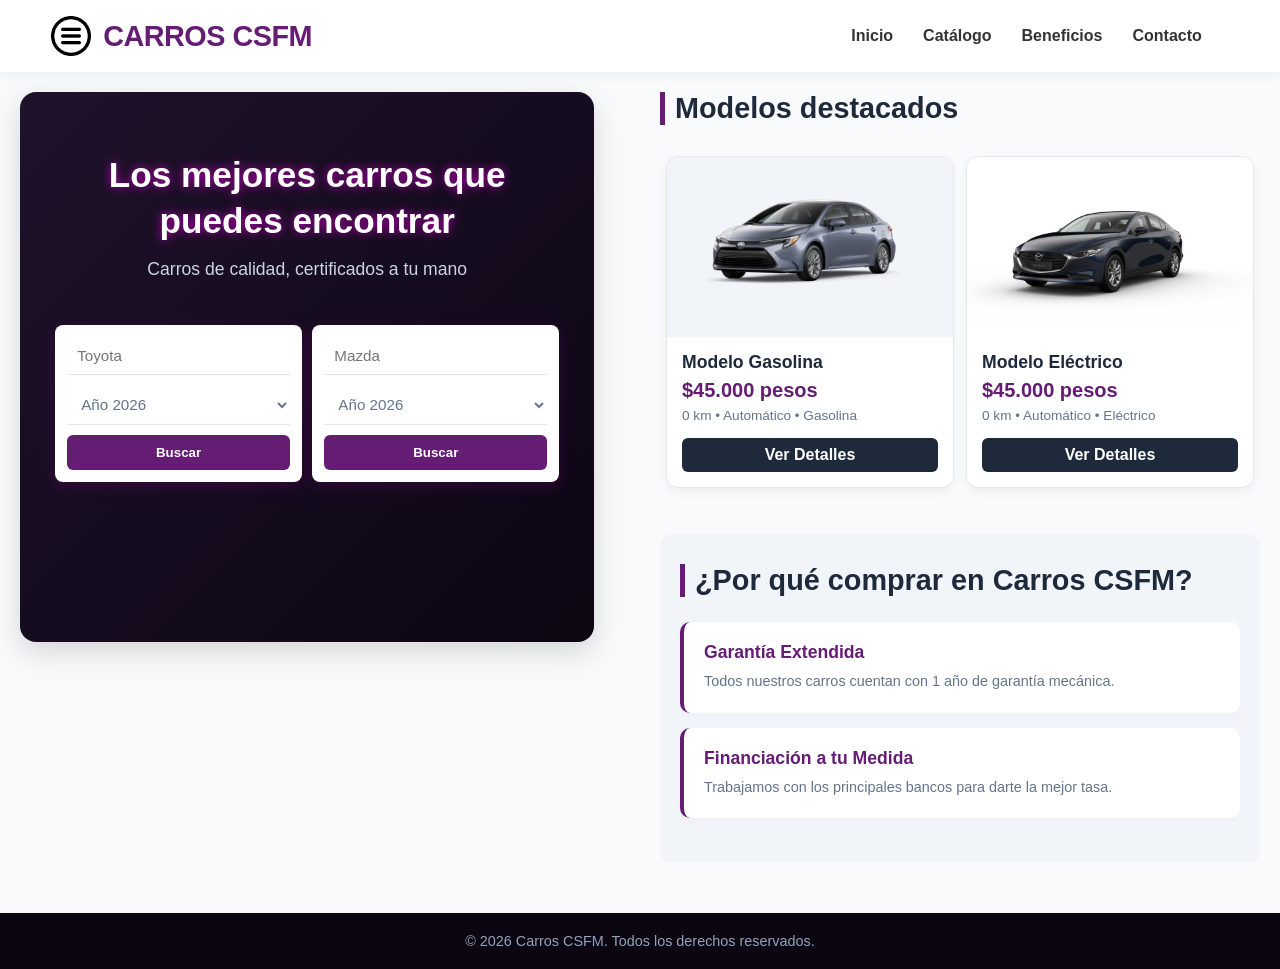
==== cars.html @ ecd7b448 "nombres de paginas corregidos" ====
<!doctype html>
<html lang="es">
  <head>
    <meta charset="UTF-8" />
    <meta name="viewport" content="width=device-width, initial-scale=1.0" />
    <title>CARROS CSFM</title>
    <link rel="stylesheet" href="css/Style.css" />
  </head>
  <body>
    <div class="container">
      <header class="header">
        <div class="logo-area">
          <img src="imagenes/menu-icon.png" alt="menu-pagina" />
          <h1>CARROS CSFM</h1>
        </div>
        <nav class="nav">
          <ul>
            <li><a href="#inicio">Inicio</a></li>
            <li><a href="#catalogo">Catálogo</a></li>
            <li><a href="#beneficios">Beneficios</a></li>
            <li><a href="#contacto">Contacto</a></li>
          </ul>
        </nav>
      </header>

      <div class="main-wrapper clearfix">
        <main class="main" id="inicio">
          <div class="presentacion-content">
            <h2>Los mejores carros que puedes encontrar</h2>
            <p>Carros de calidad, certificados a tu mano</p>

            <div class="search-container clearfix">
              <form action="search-box" class="search-form">
                <input type="text" placeholder="Toyota" />
                <select>
                  <option value="Año 2026">Año 2026</option>
                  <option value="Año 2025">Año 2025</option>
                  <option value="Año 2024">Año 2024</option>
                  <option value="Año 2023">Año 2023</option>
                  <option value="Año 2022">Año 2022</option>
                </select>
                <button type="submit">Buscar</button>
              </form>

              <form action="search-box" class="search-form">
                <input type="text" placeholder="Mazda" />
                <select>
                  <option value="Año 2026">Año 2026</option>
                  <option value="Año 2025">Año 2025</option>
                  <option value="Año 2024">Año 2024</option>
                  <option value="Año 2023">Año 2023</option>
                  <option value="Año 2022">Año 2022</option>
                </select>
                <button type="submit">Buscar</button>
              </form>
            </div>
          </div>
        </main>

        <aside class="sidebar">
          <section id="catalogo" class="catalogo-container">
            <h2 class="section-title">Modelos destacados</h2>

            <div class="car-grid clearfix">
              <article class="car-card">
                <img src="imagenes/carro1.png" alt="Modelo del carro" />
                <div class="car-info">
                  <h3>Modelo Gasolina</h3>
                  <p class="precio">$45.000 pesos</p>
                  <p class="especificaciones">0 km • Automático • Gasolina</p>
                  <a href="carro-gasolina.html" class="btn-details"
                    >Ver Detalles</a
                  >
                </div>
              </article>

              <article class="car-card">
                <img src="imagenes/carro2.png" alt="Modelo del carro" />
                <div class="car-info">
                  <h3>Modelo Eléctrico</h3>
                  <p class="precio">$45.000 pesos</p>
                  <p class="especificaciones">0 km • Automático • Eléctrico</p>
                  <a href="carro-electrico.html" class="btn-details"
                    >Ver Detalles</a
                  >
                </div>
              </article>
            </div>
          </section>

          <section id="beneficios" class="benefic">
            <h2 class="section-title">¿Por qué comprar en Carros CSFM?</h2>
            <div class="benefits-grid">
              <div class="benefit-item">
                <h3>Garantía Extendida</h3>
                <p>
                  Todos nuestros carros cuentan con 1 año de garantía mecánica.
                </p>
              </div>
              <div class="benefit-item">
                <h3>Financiación a tu Medida</h3>
                <p>
                  Trabajamos con los principales bancos para darte la mejor
                  tasa.
                </p>
              </div>
            </div>
          </section>
        </aside>
      </div>

      <footer class="footer">
        <p>© 2026 Carros CSFM. Todos los derechos reservados.</p>
      </footer>
    </div>
  </body>
</html>
---- css/Style.css ----
* {
    margin: 0;
    padding: 0;
    box-sizing: border-box;
    font-family: 'Segoe UI', Tahoma, Geneva, Verdana, sans-serif;
}

html {
    scroll-behavior: smooth;
    background-color: #f8fafc;
    color: #1e293b;
}

.container {
    max-width: 1400px;
    margin: 0 auto;
}

.clearfix::after {
    content: "";
    display: table;
    clear: both;
}

.header {
    display: flex;
    justify-content: space-between;
    align-items: center;
    padding: 15px 4%;
    background-color: #ffffff;
    box-shadow: 0px 4px 10px rgba(104, 28, 97, 0.05);
    position: sticky;
    top: 0;
    z-index: 100;
}

.logo-area {
    display: flex;
    align-items: center;
    gap: 12px; 
}

.logo-area img {
    width: 40px; 
    height: 40px; 
    object-fit: contain; 
}

.logo-area h1 {
    color: #651d74;
    font-size: 1.8rem;
    font-weight: 800;
    letter-spacing: -0.5px;
}

.nav ul {
    display: flex;
    align-items: center;
    list-style: none;
    margin: 12px;
}

.nav ul li {
    margin: 0 15px;
}

.nav ul li a {
    text-decoration: none;
    color: #333333;
    font-weight: 600;
    transition: color 0.3s ease;
}

.nav ul li a:hover {
    color: #651d74;
}

.main {
    float: left;
    width: 48%;
    padding: 20px;
}

.sidebar {
    float: right;
    width: 50%;
    padding: 20px;
}

.presentacion-content {
    background: linear-gradient(135deg, #1f122b 0%, #0c0512 100%);
    color: #ffffff;
    padding: 60px 30px;
    border-radius: 16px;
    text-align: center;
    min-height: 550px;
    box-shadow: 0px 10px 30px rgba(0, 0, 0, 0.15);
}

.presentacion-content h2 {
    color: #ffffff;
    font-size: 2.2rem;
    margin-bottom: 15px;
    text-shadow: 0px 0px 10px #bc00b9;
    line-height: 1.3;
}

.presentacion-content p {
    color: #cbd5e1;
    font-size: 1.1rem;
    margin-bottom: 40px;
}

.search-form {
    float: left;
    width: 48%;
    margin: 1%;
    background-color: #ffffff;
    padding: 12px;
    border-radius: 8px;
    box-shadow: 0px 4px 15px rgba(188, 0, 185, 0.2);
}

.search-form input, 
.search-form select {
    border: none;
    padding: 10px;
    font-size: 0.95rem;
    outline: none;
    background: transparent;
    width: 100%;
    color: #1e293b;
    border-bottom: 1px solid #e2e8f0;
    margin-bottom: 10px;
}

.search-form select {
    color: #64748b;
    cursor: pointer;
}

.search-form button {
    background-color: #651d74;
    color: #ffffff;
    border: none;
    padding: 10px 20px;
    font-weight: 600;
    border-radius: 6px;
    cursor: pointer;
    width: 100%;
    transition: background-color 0.3s ease, box-shadow 0.3s ease;
}

.search-form button:hover {
    background-color: #bc00b9;
    box-shadow: 0px 0px 10px #bc00b9;
}

.catalogo-container {
    margin-bottom: 40px;
}

.section-title {
    font-size: 1.8rem;
    margin-bottom: 25px;
    color: #1e293b;
    border-left: 5px solid #651d74;
    padding-left: 10px;
}

.car-card {
    float: left;
    width: 48%;
    margin: 1%;
    background-color: #ffffff;
    border-radius: 12px;
    overflow: hidden;
    box-shadow: 0px 4px 10px rgba(0, 0, 0, 0.05);
    border: 1px solid #e2e8f0;
    animation: fadeInUp 0.6s ease-out forwards;
}

.car-card:hover {
    transform: translateY(-5px);
    box-shadow: 0px 4px 20px rgba(101, 29, 116, 0.15);
}

.car-card img {
    width: 100%;
    height: 180px;
    object-fit: cover;
    background-color: #f1f5f9;
    display: block;
}

.car-info {
    padding: 15px;
}

.car-info h3 {
    font-size: 1.1rem;
    margin-bottom: 6px;
    color: #1e293b;
}

.precio {
    font-size: 1.25rem;
    font-weight: 700;
    color: #651d74;
    margin-bottom: 6px;
}

.especificaciones {
    color: #64748b;
    font-size: 0.85rem;
    margin-bottom: 15px;
}

.btn-details {
    display: block;
    text-align: center;
    text-decoration: none;
    background-color: #1e293b;
    color: #ffffff;
    padding: 8px;
    border-radius: 6px;
    font-weight: 600;
    transition: background-color 0.3s ease;
}

.btn-details:hover {
    background-color: #651d74;
}

.benefic {
    background-color: #f1f5f9;
    padding: 30px 20px;
    border-radius: 12px;
}

.benefit-item {
    background-color: #ffffff;
    padding: 20px;
    border-radius: 10px;
    margin-bottom: 15px;
    box-shadow: 0px 4px 10px rgba(0, 0, 0, 0.02);
    border-left: 4px solid #651d74;
}

.benefit-item h3 {
    font-size: 1.1rem;
    color: #651d74;
    margin-bottom: 8px;
}

.benefit-item p {
    color: #64748b;
    line-height: 1.5;
    font-size: 0.9rem;
}

.footer {
    background-color: #0c0512;
    color: #94a3b8;
    text-align: center;
    padding: 20px 5%;
    font-size: 0.9rem;
    margin-top: 30px;
}

@keyframes fadeInUp {
    from {
        opacity: 0;
        transform: translateY(20px);
    }
    to {
        opacity: 1;
        transform: translateY(0);
    }
}

.car-card {
    animation: fadeInUp 0.6s ease-out forwards;
}

.car-grid .car-card:nth-child(1) { animation-delay: 0.1s; }
.car-grid .car-card:nth-child(2) { animation-delay: 0.2s; }
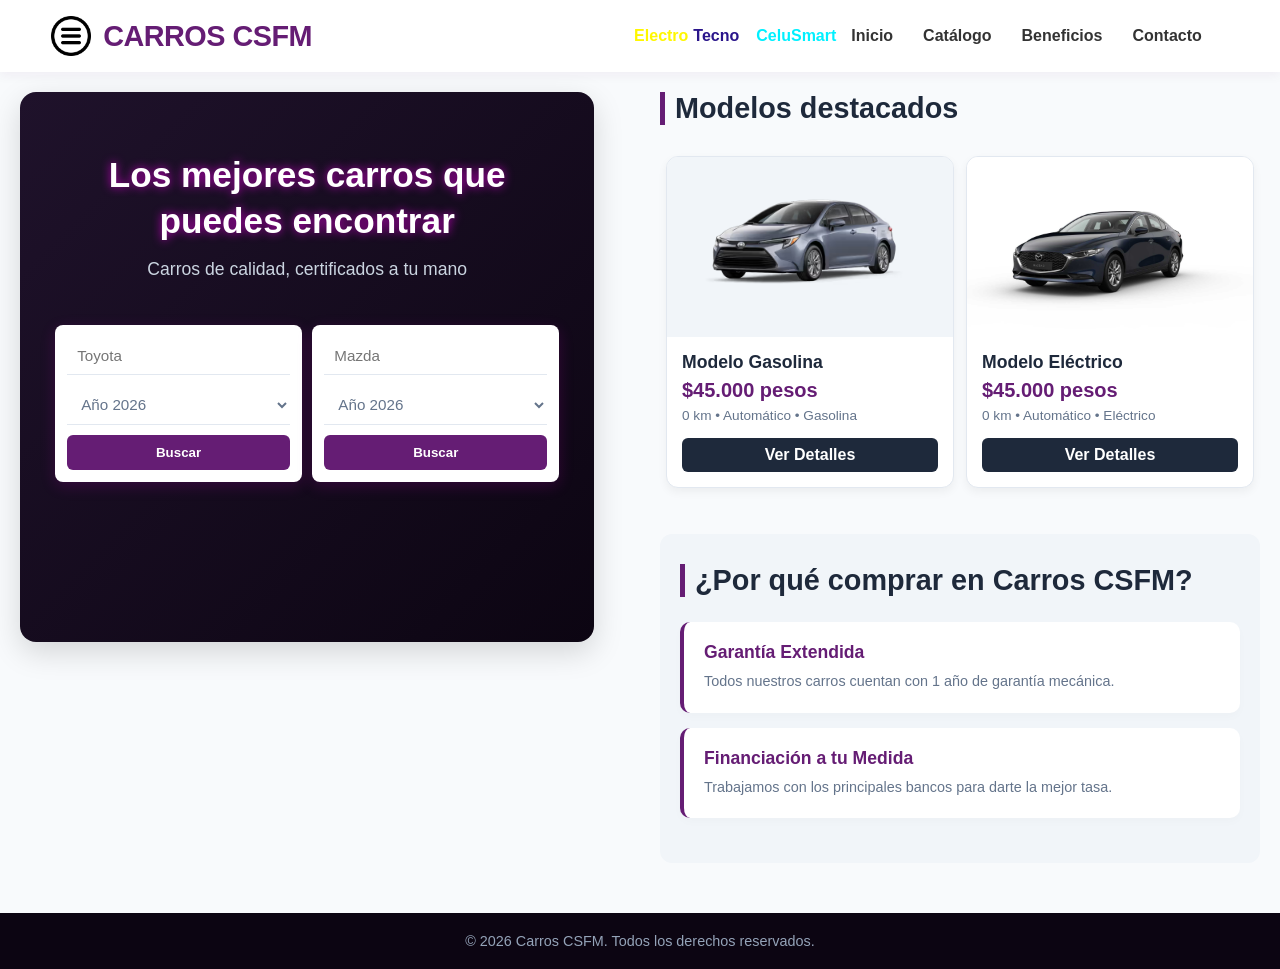
==== commit 032e4154: "actulizacion final" ====
--- a/cars.html
+++ b/cars.html
@@ -15,6 +15,8 @@
         </div>
         <nav class="nav">
           <ul>
+            <a class="logo" href="index.html">Electro<span>Tecno</span></a>
+            <a class="logoCelu" href="pag1.html">CeluSmart</a>
             <li><a href="#inicio">Inicio</a></li>
             <li><a href="#catalogo">Catálogo</a></li>
             <li><a href="#beneficios">Beneficios</a></li>
--- a/css/Style.css
+++ b/css/Style.css
@@ -34,6 +34,34 @@
     z-index: 100;
 }
 
+.logo {
+  color: #fff700;
+  font-size: 24px;
+  text-decoration: none;
+  font-weight: bold;
+  font-size: 16px;
+}
+.logo span{
+  color: #2a158b;
+  font-family:'Lucida Sans', 'Lucida Sans Regular', 'Lucida Grande', 'Lucida Sans Unicode', Geneva, Verdana, sans-serif;
+  font-size: 24px;
+  text-decoration: none;
+  font-weight: bold;
+  font-size: 16px;
+  padding: 5px;
+  border-right: 2px solid rgba(255, 255, 255, 0.3);
+  padding-right: 15px;
+}
+
+.logoCelu {
+  color: #00f0ff;
+  font-size: 24px;
+  font-family: "Gill Sans", "Gill Sans MT", Calibri, "Trebuchet MS", sans-serif;
+  text-decoration: none;
+  font-weight: bold;
+  font-size: 16px;
+}
+
 .logo-area {
     display: flex;
     align-items: center;
@@ -71,7 +99,7 @@
     transition: color 0.3s ease;
 }
 
-.nav ul li a:hover {
+.nav ul li a:hover,.logo:hover,.logoCelu:hover,.logo span:hover {
     color: #651d74;
 }
 
